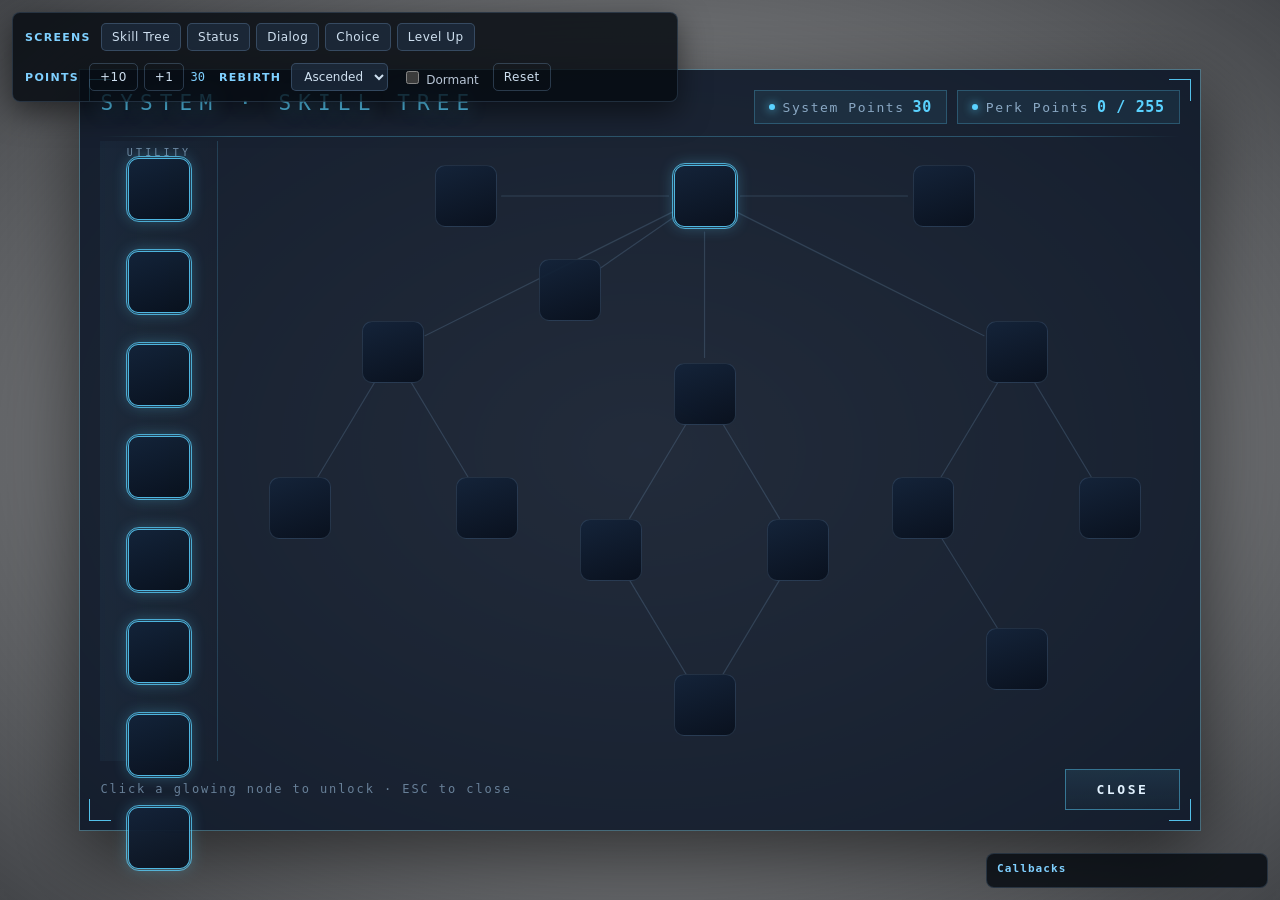
==== playground/index.html @ e87d0355 "feat(shop): System Shop - a second sink for System Points Roadmap idea (docs/IDEAS.md), picked by th" ====
<!DOCTYPE html>
<html lang="en">
<head>
<meta charset="UTF-8" />
<title>Isekai Hero — Playground</title>
<style>
  /* ==========================================================================
     The playground fakes what PrismaUI gives the view for free in-game: a
     transparent overlay composited over a running scene. Here the "scene" is a
     dim gameplay-ish backdrop, and the real view is loaded in an iframe on top
     of it, driven by mock.js exactly as the SKSE plugin drives it.
     ========================================================================== */
  :root { color-scheme: dark; }
  html, body { margin: 0; height: 100%; background: #05070c; overflow: hidden;
               font-family: "Segoe UI", system-ui, sans-serif; }

  #scene {
    position: fixed; inset: 0;
    background:
      radial-gradient(ellipse 60% 50% at 50% 42%, rgba(40, 60, 90, 0.35), transparent 70%),
      radial-gradient(circle at 30% 80%, rgba(120, 70, 30, 0.18), transparent 55%),
      linear-gradient(180deg, #0a1018, #04060a);
  }
  #scene::after {
    content: "SCENE — gameplay renders here";
    position: absolute; left: 50%; bottom: 12%;
    transform: translateX(-50%);
    color: rgba(255,255,255,0.1); font-size: 12px; letter-spacing: 0.3em;
    text-transform: uppercase;
  }

  /* The view, transparent-backed, exactly as PrismaUI composites it. */
  #view {
    position: fixed; inset: 0; width: 100%; height: 100%; border: 0;
    background: transparent; transition: opacity 0.25s ease;
  }
  #view.is-hidden { opacity: 0; pointer-events: none; }

  /* --- control dock (not part of the mod; the playground's own chrome) --- */
  #dock {
    position: fixed; left: 12px; top: 12px; z-index: 10;
    display: flex; flex-wrap: wrap; gap: 6px; align-items: center;
    max-width: 640px;
    padding: 10px 12px;
    background: rgba(6, 10, 16, 0.82);
    border: 1px solid rgba(120, 160, 200, 0.22);
    border-radius: 8px;
    box-shadow: 0 10px 30px rgba(0,0,0,0.5);
    font-size: 12px; color: #b9c6d6;
  }
  #dock strong { color: #7fd0ff; letter-spacing: 0.12em; font-size: 11px;
                 text-transform: uppercase; margin-right: 4px; }
  #dock .sep { width: 100%; height: 0; }
  #dock button {
    background: rgba(30, 46, 66, 0.7); color: #cfe0f0;
    border: 1px solid rgba(120, 160, 200, 0.3); border-radius: 5px;
    padding: 6px 10px; cursor: pointer; font: inherit; letter-spacing: 0.04em;
  }
  #dock button:hover { border-color: #5ad2ff; color: #fff; }
  #dock button.ghost { background: transparent; }
  #dock select {
    background: rgba(30, 46, 66, 0.7); color: #cfe0f0;
    border: 1px solid rgba(120, 160, 200, 0.3); border-radius: 5px;
    padding: 5px 8px; font: inherit;
  }
  #dock .pts { font-family: Consolas, monospace; color: #7fd0ff; }

  #log {
    position: fixed; right: 12px; bottom: 12px; z-index: 10;
    width: 260px; max-height: 160px; overflow: auto;
    padding: 8px 10px;
    background: rgba(6, 10, 16, 0.82);
    border: 1px solid rgba(120, 160, 200, 0.22);
    border-radius: 8px;
    font-family: Consolas, monospace; font-size: 11px; color: #8aa8c4;
  }
  #log b { color: #7fd0ff; display: block; margin-bottom: 4px; letter-spacing: 0.1em; }
  #log div { opacity: 0.85; }
</style>
</head>
<body>
  <div id="scene"></div>

  <!-- The real, unmodified view. Served over http so parent↔iframe share an
       origin (see playground/serve.mjs for why that matters). -->
  <iframe id="view"
          src="/prisma-patch/PrismaUI/views/IsekaiHero/index.html"
          allowtransparency="true"></iframe>

  <div id="dock">
    <strong>Screens</strong>
    <button id="btnTree">Skill Tree</button>
    <button id="btnStatus" title="Shift-click for the full 79-title stress test">Status</button>
    <button id="btnPanel">Dialog</button>
    <button id="btnChoice">Choice</button>
    <button id="btnFlourish">Level&nbsp;Up</button>

    <div class="sep"></div>

    <strong>Points</strong>
    <button id="btnP10" class="ghost">+10</button>
    <button id="btnP1" class="ghost">+1</button>
    <span class="pts" id="ptsView">—</span>

    <strong style="margin-left:8px">Rebirth</strong>
    <select id="tier">
      <option value="0">Normal</option>
      <option value="1">Hero</option>
      <option value="2" selected>Ascended</option>
    </select>

    <label style="margin-left:8px" title="Sealed nodes name the level they awaken at instead of a rebirth">
      <input type="checkbox" id="dormant"> Dormant
    </label>

    <button id="btnReset" class="ghost" style="margin-left:8px">Reset</button>
  </div>

  <div id="log"><b>Callbacks</b></div>

  <script src="mock.js"></script>
  <script>
    "use strict";
    var frame = document.getElementById("view");
    var logEl = document.getElementById("log");
    var ptsView = document.getElementById("ptsView");

    // mock.js pushes callback traffic here so the plugin round-trips are visible.
    window.VS_LOG = function (msg) {
      var d = document.createElement("div");
      d.textContent = "▸ " + msg;
      logEl.appendChild(d);
      logEl.scrollTop = logEl.scrollHeight;
      refreshPts();
    };

    function refreshPts() {
      if (window.IsekaiMock) ptsView.textContent = window.IsekaiMock.state().points;
    }

    frame.addEventListener("load", function () {
      // Same handshake the plugin does on DOM-ready: install callbacks, then a
      // screen can be pushed. We wait a tick so the view's own scripts have run.
      window.IsekaiMock.attach(frame);
      setTimeout(function () {
        window.IsekaiMock.openTree();
        refreshPts();
      }, 60);
    });

    document.getElementById("btnTree").onclick = function () { window.IsekaiMock.openTree(); };

    document.getElementById("btnPanel").onclick = function () {
      window.IsekaiMock.showPanel({
        title: "A Voice in the Dark",
        body: "You awaken on cold stone, the System's sigil burning behind your "
            + "eyes. It offers a single word, and asks whether you will listen.",
        reveal: 45,
        width: 640,
        buttons: [{ label: "Listen", icon: "spells_01_frame.png", iconOnly: false }],
        onSelect: function (i) { window.VS_LOG("panel resolved: " + i); }
      });
    };

    document.getElementById("btnChoice").onclick = function () {
      window.IsekaiMock.showPanel({
        title: "The System Offers a Gift",
        body: "Three paths open before you. Choose, and the blessing is bound to "
            + "your soul for this life.",
        reveal: 60,
        width: 720,
        buttons: [
          { label: "Vitality", icon: "spells_25_frame.png", iconOnly: false },
          { label: "Arcana", icon: "spells_15_frame.png", iconOnly: false },
          { label: "Shadow", icon: "spells_32_frame.png", iconOnly: false }
        ],
        onSelect: function (i) { window.VS_LOG("gift chosen: " + i); }
      });
    };

    // Drives the REAL dedicated status screen (Prisma::ShowStatus) with sample data,
    // so its layout — tier header, tiles, attunements, titles ledger and the footer
    // buttons incl. the two-click Reboot — is visible and clickable here.
    // Stress the layout with the FULL set (all 79 milestones granted) so the scaling
    // can be checked — the card must stay on screen and the titles list scroll inside.
    // The Reset ("×3") button shows the light case instead.
    function statusData(full) {
      var titles = [
        { name: "Survivor",   effect: "+100 Health",       quest: "Unbound" },
        { name: "Wayfarer",   effect: "+100 Carry Weight", quest: "Before the Storm" },
        { name: "Dragonborn", effect: "+15% Magic Resist", quest: "The Way of the Voice" }
      ];
      if (full) {
        titles = [];
        for (var i = 1; i <= 79; i++) {
          titles.push({ name: "Title " + i, effect: "+" + (i * 2) + " Health",
                        quest: "Quest milestone number " + i });
        }
      }
      return {
        tier: "ASCENDED", rank: full ? "S" : "C", mode: "CUSTOM",
        rewardTier: "ASCENDED", treeTier: "ASCENDED", grantTier: "ASCENDED",
        nextAwakening: 0,
        milestonesEarned: full ? 79 : 7, milestonesTotal: 79,
        points: 512, hasTree: true, hasStorage: true, hasShop: true, canReboot: true,
        attunements: [
          { stat: "Health", amount: 250 }, { stat: "Magicka", amount: 150 },
          { stat: "Stamina", amount: 150 }, { stat: "Carry Weight", amount: 200 },
          { stat: "Magic Resist", amount: 15 }, { stat: "Fire Resist", amount: 25 },
          { stat: "Frost Resist", amount: 25 }, { stat: "Disease Resist", amount: 25 }
        ],
        titles: titles
      };
    }

    // Shift-click the Status button for the full 79-title stress test.
    document.getElementById("btnStatus").onclick = function (e) {
      window.IsekaiMock.showStatus(statusData(!!e.shiftKey));
    };

    document.getElementById("btnFlourish").onclick = function () {
      window.IsekaiMock.flourish("REBIRTH", "The System awakens");
    };

    document.getElementById("btnP10").onclick = function () { window.IsekaiMock.addPoints(10); refreshPts(); };
    document.getElementById("btnP1").onclick  = function () { window.IsekaiMock.addPoints(1);  refreshPts(); };

    document.getElementById("tier").onchange = function (e) {
      window.IsekaiMock.setTier(parseInt(e.target.value, 10));
    };

    document.getElementById("dormant").onchange = function (e) {
      window.IsekaiMock.setDormant(e.target.checked);
    };

    document.getElementById("btnReset").onclick = function () {
      window.IsekaiMock.reset();
      document.getElementById("tier").value = String(window.IsekaiMock.getTier());
      document.getElementById("dormant").checked = window.IsekaiMock.getDormant();
      logEl.innerHTML = "<b>Callbacks</b>";
      refreshPts();
    };
  </script>
</body>
</html>
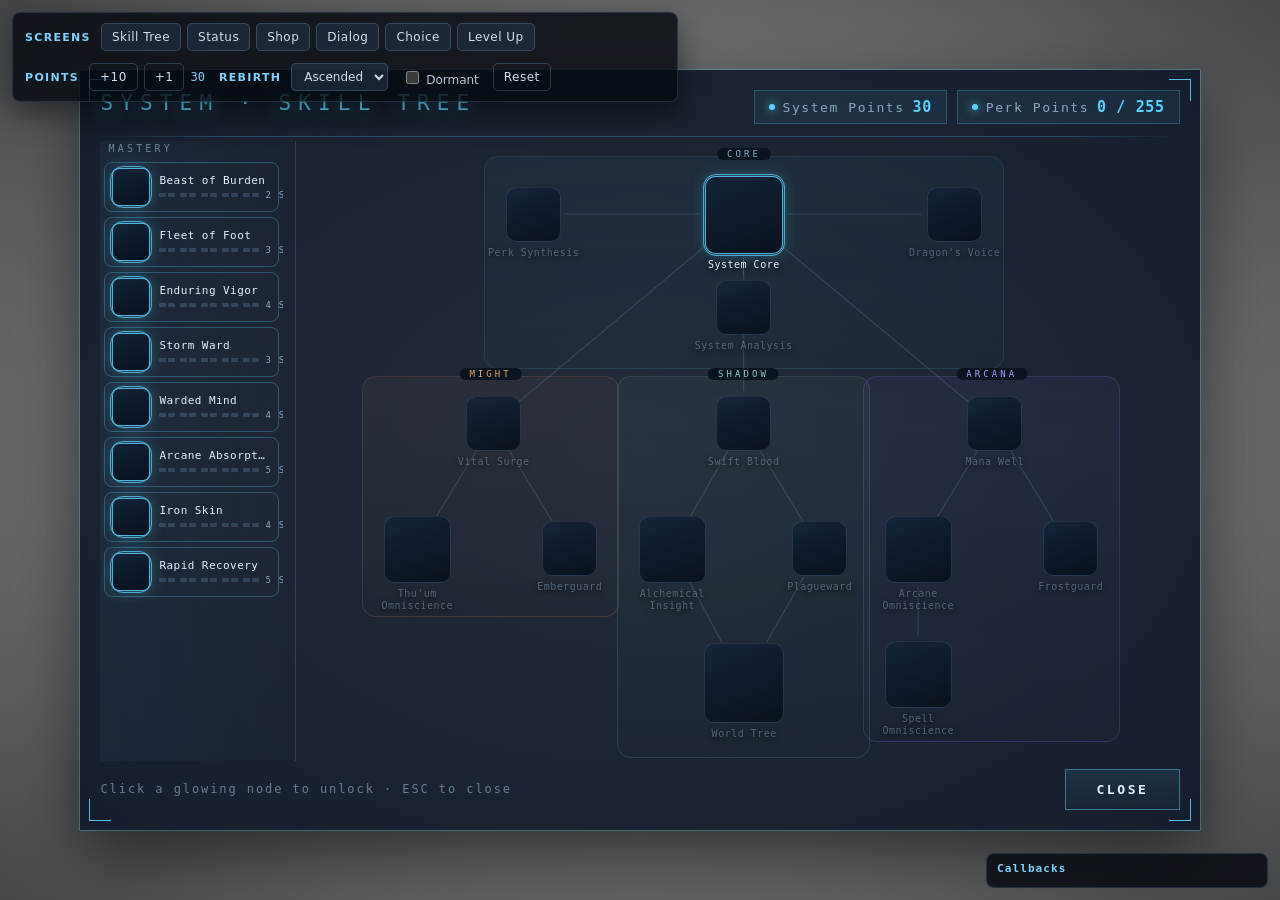
==== commit b6fc6139: "feat(ui): redesign the skill tree into named zones, and give the shop its own screen The tree read a" ====
--- a/playground/index.html
+++ b/playground/index.html
@@ -91,6 +91,7 @@
     <strong>Screens</strong>
     <button id="btnTree">Skill Tree</button>
     <button id="btnStatus" title="Shift-click for the full 79-title stress test">Status</button>
+    <button id="btnShop">Shop</button>
     <button id="btnPanel">Dialog</button>
     <button id="btnChoice">Choice</button>
     <button id="btnFlourish">Level&nbsp;Up</button>
@@ -149,6 +150,7 @@
     });
 
     document.getElementById("btnTree").onclick = function () { window.IsekaiMock.openTree(); };
+    document.getElementById("btnShop").onclick = function () { window.IsekaiMock.openShop(); };
 
     document.getElementById("btnPanel").onclick = function () {
       window.IsekaiMock.showPanel({
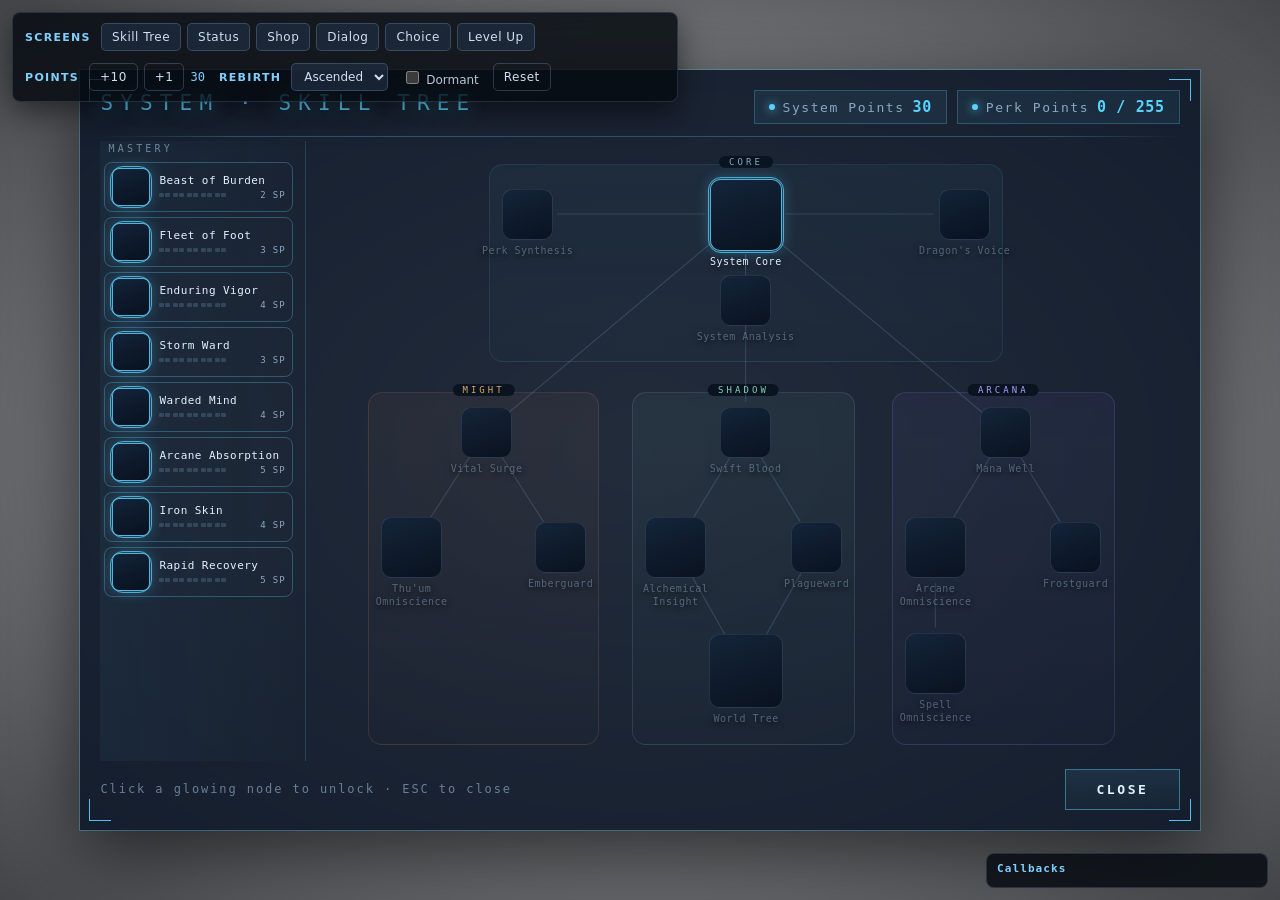
==== commit afe29727: "feat(quests): standing System objectives as a second source of System Points Milestones were the onl" ====
--- a/playground/index.html
+++ b/playground/index.html
@@ -205,6 +205,9 @@
         nextAwakening: 0,
         milestonesEarned: full ? 79 : 7, milestonesTotal: 79,
         points: 512, hasTree: true, hasStorage: true, hasShop: true, canReboot: true,
+        // The standing System objective (src/Quests.cpp). Empty questText hides the row.
+        questText: "Slay 25 Draugr", questProgress: full ? 25 : 9, questTarget: 25,
+        questReward: full ? 16 : 16,
         attunements: [
           { stat: "Health", amount: 250 }, { stat: "Magicka", amount: 150 },
           { stat: "Stamina", amount: 150 }, { stat: "Carry Weight", amount: 200 },
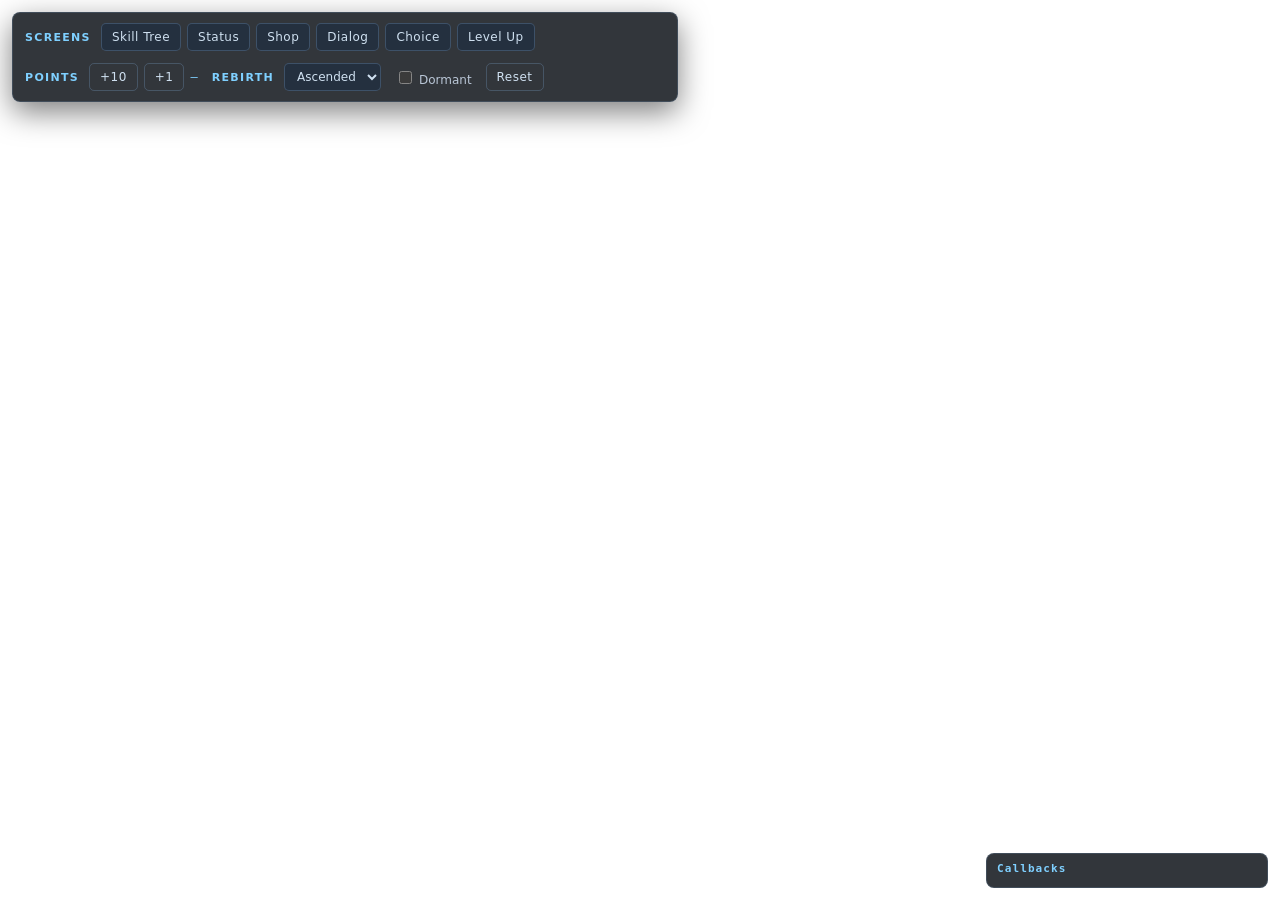
==== commit 04883f0b: "feat(quests,threat): objectives on the System's own schedule, threat over the actor Three features a" ====
--- a/playground/index.html
+++ b/playground/index.html
@@ -207,7 +207,7 @@
         points: 512, hasTree: true, hasStorage: true, hasShop: true, canReboot: true,
         // The standing System objective (src/Quests.cpp). Empty questText hides the row.
         questText: "Slay 25 Draugr", questProgress: full ? 25 : 9, questTarget: 25,
-        questReward: full ? 16 : 16,
+        questReward: full ? 16 : 16, questWaitHours: 0,
         attunements: [
           { stat: "Health", amount: 250 }, { stat: "Magicka", amount: 150 },
           { stat: "Stamina", amount: 150 }, { stat: "Carry Weight", amount: 200 },
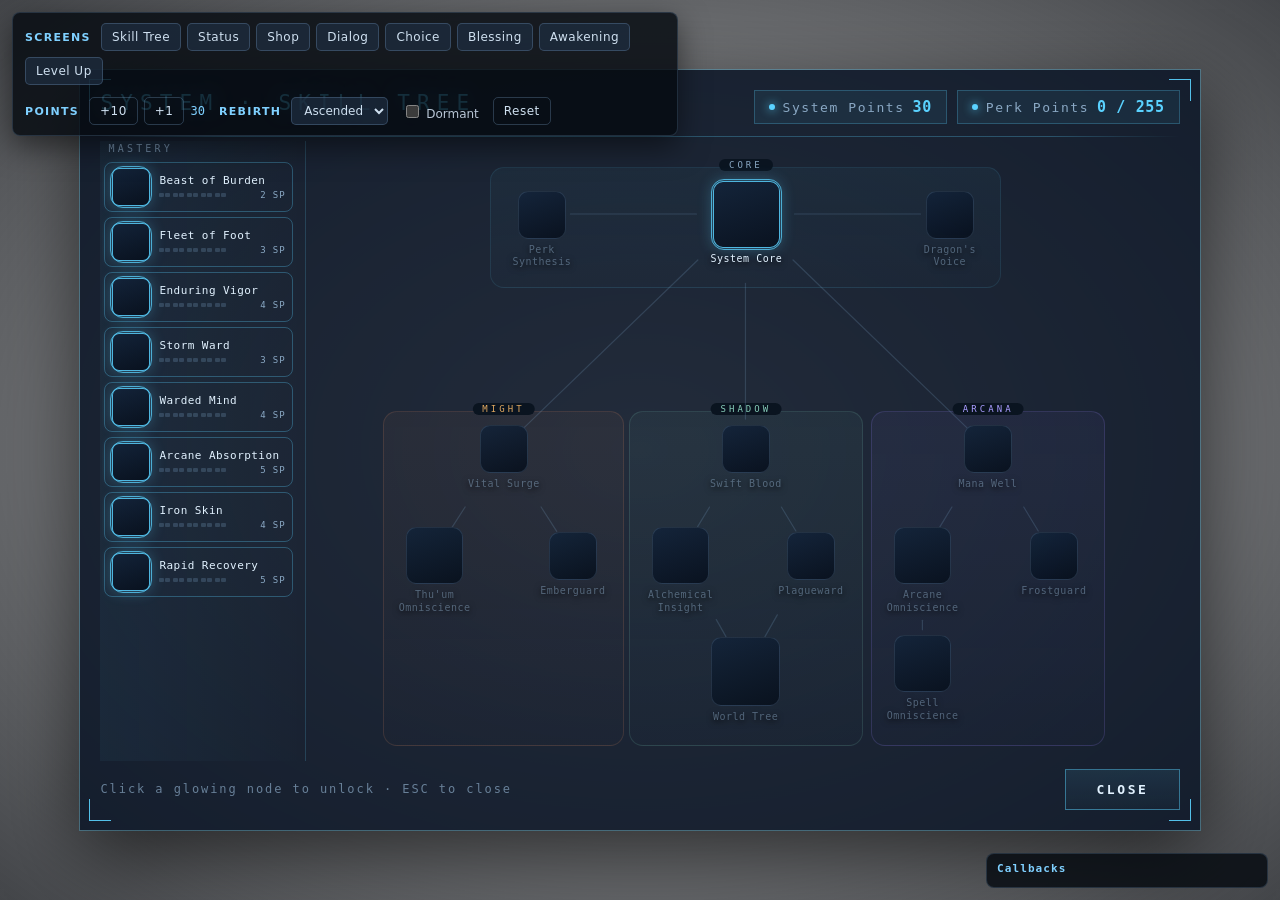
==== commit ebd89135: "feat(playground): preview the blessing panels The blessing screen could not be seen without starting" ====
--- a/playground/index.html
+++ b/playground/index.html
@@ -94,6 +94,8 @@
     <button id="btnShop">Shop</button>
     <button id="btnPanel">Dialog</button>
     <button id="btnChoice">Choice</button>
+    <button id="btnBlessing" title="The reincarnation blessing choice — 5 icons, the widest button row we ship">Blessing</button>
+    <button id="btnAwakening" title="FULL / SHATTERED — the follow-up question">Awakening</button>
     <button id="btnFlourish">Level&nbsp;Up</button>
 
     <div class="sep"></div>
@@ -223,6 +225,66 @@
       window.IsekaiMock.showStatus(statusData(!!e.shiftKey));
     };
 
+    // --- The reincarnation blessing, mirroring src/System.cpp -------------------
+    // Body text and icon names are copied from ShowPowerSelection / AskAwakeningPath.
+    // The point of previewing these two specifically: the blessing row is the widest
+    // button row the mod has (five icon+label buttons side by side), and the body is
+    // the longest — so if a panel is going to run out of room, it is this one.
+    // tools/check.mjs asserts the icon names here still match the C++ ones.
+    document.getElementById("btnBlessing").onclick = function () {
+      window.IsekaiMock.showPanel({
+        title: "[ SYSTEM ]",
+        body: "You have been reincarnated.\n"
+            + "The System offers you a blessing.\n"
+            + "\n"
+            + "  NORMAL    No blessing. Pure challenge.\n"
+            + "  HERO      Awakened power.\n"
+            + "  ASCENDED  Transcend mortal limits.\n"
+            + "  DORMANT   The blessing sleeps. Begin as a mortal;\n"
+            + "            it wakes to HERO at level 25, then to\n"
+            + "            ASCENDED at level 80.\n"
+            + "  CUSTOM    Set the pieces yourself — starting gift,\n"
+            + "            reward pace and skill-tree depth, each on\n"
+            + "            its own.\n"
+            + "\n"
+            + "Choose your path:",
+        reveal: 100000,
+        width: 720,
+        buttons: [
+          { label: "NORMAL",   icon: "blessing_normal.png",   iconOnly: false },
+          { label: "HERO",     icon: "blessing_hero.png",     iconOnly: false },
+          { label: "ASCENDED", icon: "blessing_ascended.png", iconOnly: false },
+          { label: "DORMANT",  icon: "blessing_dormant.png",  iconOnly: false },
+          { label: "CUSTOM",   icon: "blessing_custom.png",   iconOnly: false }
+        ],
+        onSelect: function (i) { window.VS_LOG("blessing chosen: " + i); }
+      });
+    };
+
+    document.getElementById("btnAwakening").onclick = function () {
+      window.IsekaiMock.showPanel({
+        title: "[ SYSTEM ]",
+        body: "The ASCENDED blessing resonates.\n"
+            + "How will you receive it?\n"
+            + "\n"
+            + "  FULL       Awaken at once — skills, level and\n"
+            + "             fortune granted now.\n"
+            + "  SHATTERED  The System is fractured. Begin as any\n"
+            + "             mortal, but its rewards still flow faster\n"
+            + "             and its deepest gifts stay open to you.\n"
+            + "             Higher ceiling, same floor — earn it.\n"
+            + "\n"
+            + "Choose how you rise:",
+        reveal: 100000,
+        width: 720,
+        buttons: [
+          { label: "FULL AWAKENING", icon: "blessing_full.png",      iconOnly: false },
+          { label: "SHATTERED",      icon: "blessing_shattered.png", iconOnly: false }
+        ],
+        onSelect: function (i) { window.VS_LOG("awakening chosen: " + i); }
+      });
+    };
+
     document.getElementById("btnFlourish").onclick = function () {
       window.IsekaiMock.flourish("REBIRTH", "The System awakens");
     };
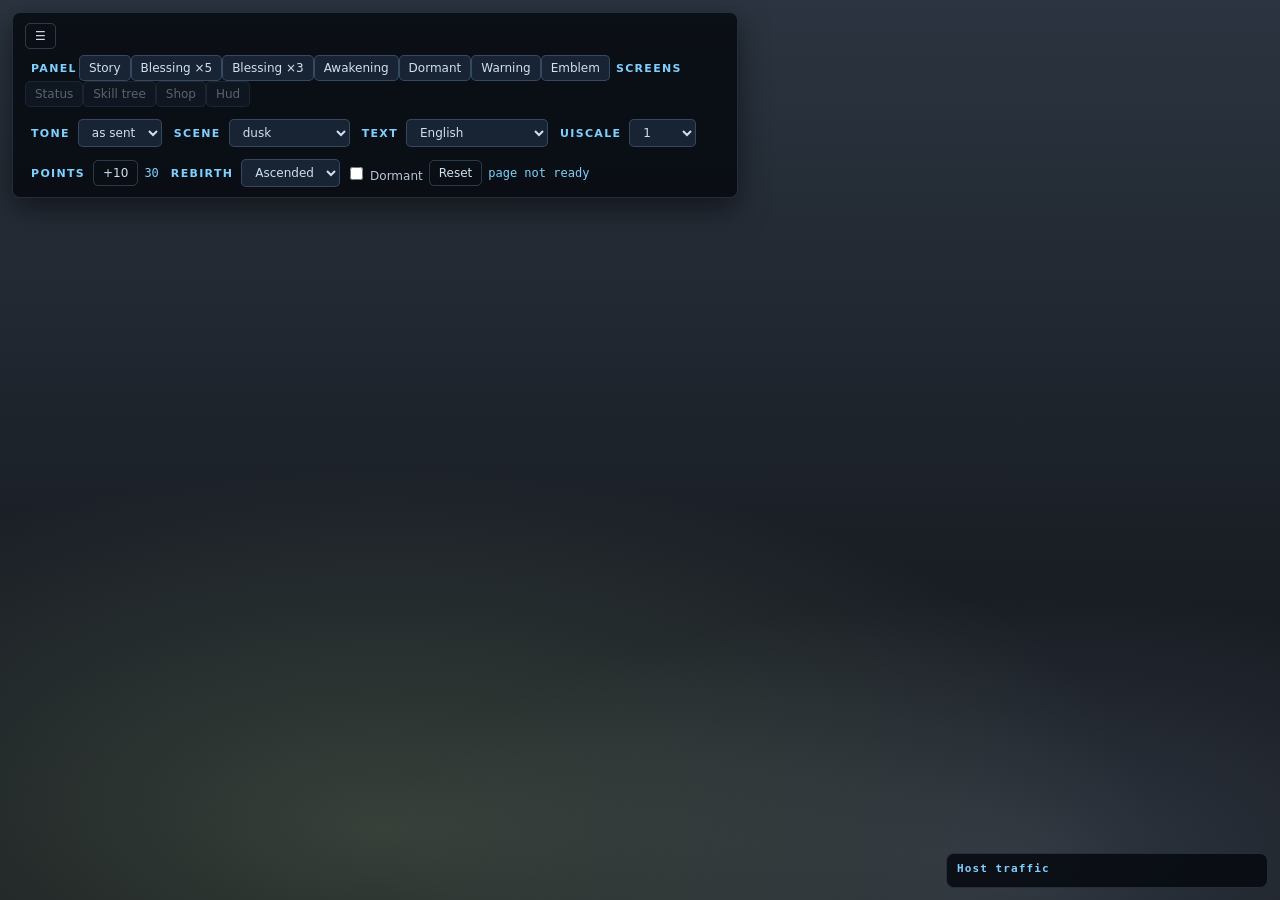
==== commit edeedff2: "feat(ui): projection theme and the System panel for Magelight theme.css carries the spec 7.1 project" ====
--- a/playground/index.html
+++ b/playground/index.html
@@ -5,34 +5,41 @@
 <title>Isekai Hero — Playground</title>
 <style>
   /* ==========================================================================
-     The playground fakes what PrismaUI gives the view for free in-game: a
-     transparent overlay composited over a running scene. Here the "scene" is a
-     dim gameplay-ish backdrop, and the real view is loaded in an iframe on top
-     of it, driven by mock.js exactly as the SKSE plugin drives it.
+     The playground fakes what Magelight gives the pages in game: a transparent
+     view composited over a running scene. Here the "scene" is a painted
+     backdrop (switchable, so legibility can be checked over dusk, snow and
+     night), and the real system page is loaded in an iframe on top of it,
+     driven by mock.js exactly as the SKSE plugin drives it.
      ========================================================================== */
-  :root { color-scheme: dark; }
+  /* No color-scheme here: when the harness and the page declare different schemes,
+     Chromium paints an opaque canvas behind the iframe and the "transparent" view
+     turns into a grey sheet over the scene. */
   html, body { margin: 0; height: 100%; background: #05070c; overflow: hidden;
                font-family: "Segoe UI", system-ui, sans-serif; }
 
-  #scene {
-    position: fixed; inset: 0;
+  #scene { position: fixed; top: 0; right: 0; bottom: 0; left: 0; }
+  #scene.dusk {
     background:
-      radial-gradient(ellipse 60% 50% at 50% 42%, rgba(40, 60, 90, 0.35), transparent 70%),
-      radial-gradient(circle at 30% 80%, rgba(120, 70, 30, 0.18), transparent 55%),
-      linear-gradient(180deg, #0a1018, #04060a);
-  }
-  #scene::after {
-    content: "SCENE — gameplay renders here";
-    position: absolute; left: 50%; bottom: 12%;
-    transform: translateX(-50%);
-    color: rgba(255,255,255,0.1); font-size: 12px; letter-spacing: 0.3em;
-    text-transform: uppercase;
-  }
-
-  /* The view, transparent-backed, exactly as PrismaUI composites it. */
+      radial-gradient(60% 40% at 30% 92%, rgba(120, 140, 110, .35), transparent),
+      radial-gradient(50% 30% at 80% 96%, rgba(90, 100, 120, .4), transparent),
+      linear-gradient(180deg, #2b3440 0%, #1a1f26 60%, #12161b 100%);
+  }
+  #scene.snow {
+    background:
+      radial-gradient(70% 35% at 40% 95%, rgba(255, 255, 255, .9), transparent),
+      radial-gradient(45% 25% at 85% 90%, rgba(220, 230, 240, .8), transparent),
+      linear-gradient(180deg, #b9c7d4 0%, #dfe7ee 55%, #f4f7fa 100%);
+  }
+  #scene.night {
+    background:
+      radial-gradient(40% 25% at 70% 90%, rgba(200, 120, 50, .25), transparent),
+      linear-gradient(180deg, #05080d 0%, #0b1017 70%, #10151c 100%);
+  }
+
+  /* The view, transparent-backed, exactly as Magelight composites it. */
   #view {
-    position: fixed; inset: 0; width: 100%; height: 100%; border: 0;
-    background: transparent; transition: opacity 0.25s ease;
+    position: fixed; top: 0; left: 0; width: 100%; height: 100%; border: 0;
+    background: transparent; transition: opacity .2s ease;
   }
   #view.is-hidden { opacity: 0; pointer-events: none; }
 
@@ -40,273 +47,195 @@
   #dock {
     position: fixed; left: 12px; top: 12px; z-index: 10;
     display: flex; flex-wrap: wrap; gap: 6px; align-items: center;
-    max-width: 640px;
-    padding: 10px 12px;
-    background: rgba(6, 10, 16, 0.82);
-    border: 1px solid rgba(120, 160, 200, 0.22);
-    border-radius: 8px;
-    box-shadow: 0 10px 30px rgba(0,0,0,0.5);
+    max-width: 700px; padding: 10px 12px;
+    background: rgba(6, 10, 16, .86);
+    border: 1px solid rgba(120, 160, 200, .22); border-radius: 8px;
+    box-shadow: 0 10px 30px rgba(0, 0, 0, .5);
     font-size: 12px; color: #b9c6d6;
   }
-  #dock strong { color: #7fd0ff; letter-spacing: 0.12em; font-size: 11px;
-                 text-transform: uppercase; margin-right: 4px; }
+  #dock.collapsed > :not(#btnDock) { display: none; }
+  #dock strong { color: #7fd0ff; letter-spacing: .12em; font-size: 11px;
+                 text-transform: uppercase; margin: 0 2px 0 6px; }
   #dock .sep { width: 100%; height: 0; }
-  #dock button {
-    background: rgba(30, 46, 66, 0.7); color: #cfe0f0;
-    border: 1px solid rgba(120, 160, 200, 0.3); border-radius: 5px;
-    padding: 6px 10px; cursor: pointer; font: inherit; letter-spacing: 0.04em;
-  }
-  #dock button:hover { border-color: #5ad2ff; color: #fff; }
+  #dock button, #dock select {
+    background: rgba(30, 46, 66, .7); color: #cfe0f0;
+    border: 1px solid rgba(120, 160, 200, .3); border-radius: 5px;
+    padding: 5px 9px; cursor: pointer; font: inherit;
+  }
+  #dock button:hover:not(:disabled) { border-color: #5ad2ff; color: #fff; }
+  #dock button:disabled { opacity: .4; cursor: not-allowed; }
   #dock button.ghost { background: transparent; }
-  #dock select {
-    background: rgba(30, 46, 66, 0.7); color: #cfe0f0;
-    border: 1px solid rgba(120, 160, 200, 0.3); border-radius: 5px;
-    padding: 5px 8px; font: inherit;
-  }
   #dock .pts { font-family: Consolas, monospace; color: #7fd0ff; }
 
   #log {
     position: fixed; right: 12px; bottom: 12px; z-index: 10;
-    width: 260px; max-height: 160px; overflow: auto;
-    padding: 8px 10px;
-    background: rgba(6, 10, 16, 0.82);
-    border: 1px solid rgba(120, 160, 200, 0.22);
-    border-radius: 8px;
+    width: 300px; max-height: 170px; overflow: auto; padding: 8px 10px;
+    background: rgba(6, 10, 16, .86);
+    border: 1px solid rgba(120, 160, 200, .22); border-radius: 8px;
     font-family: Consolas, monospace; font-size: 11px; color: #8aa8c4;
   }
-  #log b { color: #7fd0ff; display: block; margin-bottom: 4px; letter-spacing: 0.1em; }
-  #log div { opacity: 0.85; }
+  #log b { color: #7fd0ff; display: block; margin-bottom: 4px; letter-spacing: .1em; }
+  #log div { opacity: .85; }
 </style>
+<!-- Before the iframe: the page's fake host forwards to IsekaiMock from its first line. -->
+<script src="mock.js"></script>
 </head>
 <body>
-  <div id="scene"></div>
-
-  <!-- The real, unmodified view. Served over http so parent↔iframe share an
-       origin (see playground/serve.mjs for why that matters). -->
-  <iframe id="view"
-          src="/prisma-patch/PrismaUI/views/IsekaiHero/index.html"
+  <div id="scene" class="dusk"></div>
+
+  <!-- The real, unmodified system page, with the fake Magelight host injected by
+       serve.mjs (?host=mock). Served over http so parent and iframe share an origin. -->
+  <iframe id="view" class="is-hidden" src="/magelight/IsekaiHero/system.html?host=mock"
           allowtransparency="true"></iframe>
 
   <div id="dock">
-    <strong>Screens</strong>
-    <button id="btnTree">Skill Tree</button>
-    <button id="btnStatus" title="Shift-click for the full 79-title stress test">Status</button>
-    <button id="btnShop">Shop</button>
-    <button id="btnPanel">Dialog</button>
-    <button id="btnChoice">Choice</button>
-    <button id="btnBlessing" title="The reincarnation blessing choice — 5 icons, the widest button row we ship">Blessing</button>
-    <button id="btnAwakening" title="FULL / SHATTERED — the follow-up question">Awakening</button>
-    <button id="btnFlourish">Level&nbsp;Up</button>
-
+    <button id="btnDock" class="ghost" title="Hide the dock for a clean screenshot">☰</button>
+    <span id="scenarios"></span>
     <div class="sep"></div>
 
+    <strong>Tone</strong>
+    <select id="tone" title="Re-show the panel in another tone (in game C++ picks it)">
+      <option value="">as sent</option>
+      <option value="cyan">cyan</option>
+      <option value="gold">gold</option>
+      <option value="red">red</option>
+      <option value="violet">violet</option>
+    </select>
+    <strong>Scene</strong>
+    <select id="scene-pick">
+      <option value="dusk">dusk</option>
+      <option value="snow">snow (bright)</option>
+      <option value="night">night</option>
+    </select>
+    <strong>Text</strong>
+    <select id="lang"><option value="en">English</option><option value="de">Deutsch (partial)</option></select>
+    <strong>UiScale</strong>
+    <select id="scale">
+      <option value="0.75">0.75</option><option value="1" selected>1</option>
+      <option value="1.25">1.25</option><option value="1.5">1.5</option>
+    </select>
+
+    <div class="sep"></div>
     <strong>Points</strong>
     <button id="btnP10" class="ghost">+10</button>
-    <button id="btnP1" class="ghost">+1</button>
     <span class="pts" id="ptsView">—</span>
-
-    <strong style="margin-left:8px">Rebirth</strong>
+    <strong>Rebirth</strong>
     <select id="tier">
-      <option value="0">Normal</option>
-      <option value="1">Hero</option>
+      <option value="0">Normal</option><option value="1">Hero</option>
       <option value="2" selected>Ascended</option>
     </select>
-
-    <label style="margin-left:8px" title="Sealed nodes name the level they awaken at instead of a rebirth">
+    <label title="Sealed nodes name the level they awaken at instead of a rebirth">
       <input type="checkbox" id="dormant"> Dormant
     </label>
-
-    <button id="btnReset" class="ghost" style="margin-left:8px">Reset</button>
+    <button id="btnReset" class="ghost">Reset</button>
+    <span class="pts" id="build" title="The build id the page reported with isekai.ready"></span>
   </div>
 
-  <div id="log"><b>Callbacks</b></div>
-
-  <script src="mock.js"></script>
+  <div id="log"><b>Host traffic</b></div>
+
   <script>
     "use strict";
+    var M = window.IsekaiMock;
     var frame = document.getElementById("view");
     var logEl = document.getElementById("log");
-    var ptsView = document.getElementById("ptsView");
-
-    // mock.js pushes callback traffic here so the plugin round-trips are visible.
+    var buttons = [];
+
+    // mock.js reports host traffic here, so every round trip is visible.
     window.VS_LOG = function (msg) {
       var d = document.createElement("div");
       d.textContent = "▸ " + msg;
       logEl.appendChild(d);
       logEl.scrollTop = logEl.scrollHeight;
-      refreshPts();
-    };
-
-    function refreshPts() {
-      if (window.IsekaiMock) ptsView.textContent = window.IsekaiMock.state().points;
+    };
+
+    // The screen picker, built from mock.js's scenarios. A screen the page has no
+    // renderer for yet (isekai.screens) is listed but disabled.
+    (function buildPicker() {
+      var host = document.getElementById("scenarios");
+      var group = "";
+      M.SCENARIOS.forEach(function (s) {
+        if (s.group !== group) {
+          group = s.group;
+          var g = document.createElement("strong");
+          g.textContent = group;
+          host.appendChild(g);
+        }
+        var b = document.createElement("button");
+        b.textContent = s.label;
+        b.title = s.hint || "";
+        b.onclick = function (e) { M.open(s.id, e); };
+        b.dataset.screen = s.screen || "panel";
+        host.appendChild(b);
+        buttons.push(b);
+      });
+      // The hud page (toasts, flourish, threat labels) previews here once it exists.
+      var hud = document.createElement("button");
+      hud.textContent = "Hud";
+      hud.disabled = true;
+      hud.title = "magelight/IsekaiHero/hud.html is not there yet";
+      host.appendChild(hud);
+      fetch("/magelight/IsekaiHero/hud.html", { method: "HEAD" }).then(function (r) {
+        if (!r.ok) return;
+        hud.disabled = false;
+        hud.title = "Open the hud page";
+        hud.onclick = function () { window.open("/magelight/IsekaiHero/hud.html?host=mock", "_blank"); };
+      }).catch(function () {});
+    })();
+
+    function refresh() {
+      var st = M.state();
+      document.getElementById("ptsView").textContent = st.points;
+      document.getElementById("build").textContent = st.ready ? "page " + st.build : "page not ready";
+      buttons.forEach(function (b) {
+        var screen = b.dataset.screen;
+        b.disabled = screen !== "panel" && !M.supports(screen);
+        if (b.disabled) b.title = "system.html has no '" + screen + "' screen yet";
+      });
     }
-
+    M.onChange(refresh);
+
+    // Direct links for review and screenshots:
+    //   ?open=<scenario id>&tone=<cyan|gold|red|violet>&scene=<dusk|snow|night>&dock=0
+    //   &instant=1   panels arrive fully typed (a screenshot does not wait for the text)
+    var Q = new URLSearchParams(location.search);
+    if (Q.get("instant") === "1") M.setInstant(true);
+    if (Q.get("scene")) {
+      document.getElementById("scene").className = Q.get("scene");
+      document.getElementById("scene-pick").value = Q.get("scene");
+    }
+    if (Q.get("tone")) { document.getElementById("tone").value = Q.get("tone"); M.setTone(Q.get("tone")); }
+    if (Q.get("dock") === "0") {
+      document.getElementById("dock").classList.add("collapsed");
+      logEl.style.display = "none";
+    }
+
+    M.attach(frame);
     frame.addEventListener("load", function () {
-      // Same handshake the plugin does on DOM-ready: install callbacks, then a
-      // screen can be pushed. We wait a tick so the view's own scripts have run.
-      window.IsekaiMock.attach(frame);
-      setTimeout(function () {
-        window.IsekaiMock.openTree();
-        refreshPts();
-      }, 60);
+      M.attach(frame);
+      refresh();
+      // A first look without clicking: the story panel, or the one asked for.
+      if (!frame.dataset.opened) { frame.dataset.opened = "1"; M.open(Q.get("open") || "story"); }
     });
 
-    document.getElementById("btnTree").onclick = function () { window.IsekaiMock.openTree(); };
-    document.getElementById("btnShop").onclick = function () { window.IsekaiMock.openShop(); };
-
-    document.getElementById("btnPanel").onclick = function () {
-      window.IsekaiMock.showPanel({
-        title: "A Voice in the Dark",
-        body: "You awaken on cold stone, the System's sigil burning behind your "
-            + "eyes. It offers a single word, and asks whether you will listen.",
-        reveal: 45,
-        width: 640,
-        buttons: [{ label: "Listen", icon: "spells_01_frame.png", iconOnly: false }],
-        onSelect: function (i) { window.VS_LOG("panel resolved: " + i); }
-      });
-    };
-
-    document.getElementById("btnChoice").onclick = function () {
-      window.IsekaiMock.showPanel({
-        title: "The System Offers a Gift",
-        body: "Three paths open before you. Choose, and the blessing is bound to "
-            + "your soul for this life.",
-        reveal: 60,
-        width: 720,
-        buttons: [
-          { label: "Vitality", icon: "spells_25_frame.png", iconOnly: false },
-          { label: "Arcana", icon: "spells_15_frame.png", iconOnly: false },
-          { label: "Shadow", icon: "spells_32_frame.png", iconOnly: false }
-        ],
-        onSelect: function (i) { window.VS_LOG("gift chosen: " + i); }
-      });
-    };
-
-    // Drives the REAL dedicated status screen (Prisma::ShowStatus) with sample data,
-    // so its layout — tier header, tiles, attunements, titles ledger and the footer
-    // buttons incl. the two-click Reboot — is visible and clickable here.
-    // Stress the layout with the FULL set (all 79 milestones granted) so the scaling
-    // can be checked — the card must stay on screen and the titles list scroll inside.
-    // The Reset ("×3") button shows the light case instead.
-    function statusData(full) {
-      var titles = [
-        { name: "Survivor",   effect: "+100 Health",       quest: "Unbound" },
-        { name: "Wayfarer",   effect: "+100 Carry Weight", quest: "Before the Storm" },
-        { name: "Dragonborn", effect: "+15% Magic Resist", quest: "The Way of the Voice" }
-      ];
-      if (full) {
-        titles = [];
-        for (var i = 1; i <= 79; i++) {
-          titles.push({ name: "Title " + i, effect: "+" + (i * 2) + " Health",
-                        quest: "Quest milestone number " + i });
-        }
-      }
-      return {
-        tier: "ASCENDED", rank: full ? "S" : "C", mode: "CUSTOM",
-        rewardTier: "ASCENDED", treeTier: "ASCENDED", grantTier: "ASCENDED",
-        nextAwakening: 0,
-        milestonesEarned: full ? 79 : 7, milestonesTotal: 79,
-        points: 512, hasTree: true, hasStorage: true, hasShop: true, canReboot: true,
-        // The standing System objective (src/Quests.cpp). Empty questText hides the row.
-        questText: "Slay 25 Draugr", questProgress: full ? 25 : 9, questTarget: 25,
-        questReward: full ? 16 : 16, questWaitHours: 0,
-        attunements: [
-          { stat: "Health", amount: 250 }, { stat: "Magicka", amount: 150 },
-          { stat: "Stamina", amount: 150 }, { stat: "Carry Weight", amount: 200 },
-          { stat: "Magic Resist", amount: 15 }, { stat: "Fire Resist", amount: 25 },
-          { stat: "Frost Resist", amount: 25 }, { stat: "Disease Resist", amount: 25 }
-        ],
-        titles: titles
-      };
-    }
-
-    // Shift-click the Status button for the full 79-title stress test.
-    document.getElementById("btnStatus").onclick = function (e) {
-      window.IsekaiMock.showStatus(statusData(!!e.shiftKey));
-    };
-
-    // --- The reincarnation blessing, mirroring src/System.cpp -------------------
-    // Body text and icon names are copied from ShowPowerSelection / AskAwakeningPath.
-    // The point of previewing these two specifically: the blessing row is the widest
-    // button row the mod has (five icon+label buttons side by side), and the body is
-    // the longest — so if a panel is going to run out of room, it is this one.
-    // tools/check.mjs asserts the icon names here still match the C++ ones.
-    document.getElementById("btnBlessing").onclick = function () {
-      window.IsekaiMock.showPanel({
-        title: "[ SYSTEM ]",
-        body: "You have been reincarnated.\n"
-            + "The System offers you a blessing.\n"
-            + "\n"
-            + "  NORMAL    No blessing. Pure challenge.\n"
-            + "  HERO      Awakened power.\n"
-            + "  ASCENDED  Transcend mortal limits.\n"
-            + "  DORMANT   The blessing sleeps. Begin as a mortal;\n"
-            + "            it wakes to HERO at level 25, then to\n"
-            + "            ASCENDED at level 80.\n"
-            + "  CUSTOM    Set the pieces yourself — starting gift,\n"
-            + "            reward pace and skill-tree depth, each on\n"
-            + "            its own.\n"
-            + "\n"
-            + "Choose your path:",
-        reveal: 100000,
-        width: 720,
-        buttons: [
-          { label: "NORMAL",   icon: "blessing_normal.png",   iconOnly: false },
-          { label: "HERO",     icon: "blessing_hero.png",     iconOnly: false },
-          { label: "ASCENDED", icon: "blessing_ascended.png", iconOnly: false },
-          { label: "DORMANT",  icon: "blessing_dormant.png",  iconOnly: false },
-          { label: "CUSTOM",   icon: "blessing_custom.png",   iconOnly: false }
-        ],
-        onSelect: function (i) { window.VS_LOG("blessing chosen: " + i); }
-      });
-    };
-
-    document.getElementById("btnAwakening").onclick = function () {
-      window.IsekaiMock.showPanel({
-        title: "[ SYSTEM ]",
-        body: "The ASCENDED blessing resonates.\n"
-            + "How will you receive it?\n"
-            + "\n"
-            + "  FULL       Awaken at once — skills, level and\n"
-            + "             fortune granted now.\n"
-            + "  SHATTERED  The System is fractured. Begin as any\n"
-            + "             mortal, but its rewards still flow faster\n"
-            + "             and its deepest gifts stay open to you.\n"
-            + "             Higher ceiling, same floor — earn it.\n"
-            + "\n"
-            + "Choose how you rise:",
-        reveal: 100000,
-        width: 720,
-        buttons: [
-          { label: "FULL AWAKENING", icon: "blessing_full.png",      iconOnly: false },
-          { label: "SHATTERED",      icon: "blessing_shattered.png", iconOnly: false }
-        ],
-        onSelect: function (i) { window.VS_LOG("awakening chosen: " + i); }
-      });
-    };
-
-    document.getElementById("btnFlourish").onclick = function () {
-      window.IsekaiMock.flourish("REBIRTH", "The System awakens");
-    };
-
-    document.getElementById("btnP10").onclick = function () { window.IsekaiMock.addPoints(10); refreshPts(); };
-    document.getElementById("btnP1").onclick  = function () { window.IsekaiMock.addPoints(1);  refreshPts(); };
-
-    document.getElementById("tier").onchange = function (e) {
-      window.IsekaiMock.setTier(parseInt(e.target.value, 10));
-    };
-
-    document.getElementById("dormant").onchange = function (e) {
-      window.IsekaiMock.setDormant(e.target.checked);
-    };
-
+    document.getElementById("btnDock").onclick = function () {
+      document.getElementById("dock").classList.toggle("collapsed");
+    };
+    document.getElementById("tone").onchange = function (e) { M.setTone(e.target.value); };
+    document.getElementById("scene-pick").onchange = function (e) {
+      document.getElementById("scene").className = e.target.value;
+    };
+    document.getElementById("lang").onchange = function (e) { M.setLang(e.target.value); };
+    document.getElementById("scale").onchange = function (e) { M.setScale(parseFloat(e.target.value)); };
+    document.getElementById("btnP10").onclick = function () { M.addPoints(10); };
+    document.getElementById("tier").onchange = function (e) { M.setTier(parseInt(e.target.value, 10)); };
+    document.getElementById("dormant").onchange = function (e) { M.setDormant(e.target.checked); };
     document.getElementById("btnReset").onclick = function () {
-      window.IsekaiMock.reset();
-      document.getElementById("tier").value = String(window.IsekaiMock.getTier());
-      document.getElementById("dormant").checked = window.IsekaiMock.getDormant();
-      logEl.innerHTML = "<b>Callbacks</b>";
-      refreshPts();
-    };
+      M.reset();
+      document.getElementById("tier").value = String(M.getTier());
+      document.getElementById("dormant").checked = M.getDormant();
+      logEl.innerHTML = "<b>Host traffic</b>";
+    };
+    refresh();
   </script>
 </body>
 </html>
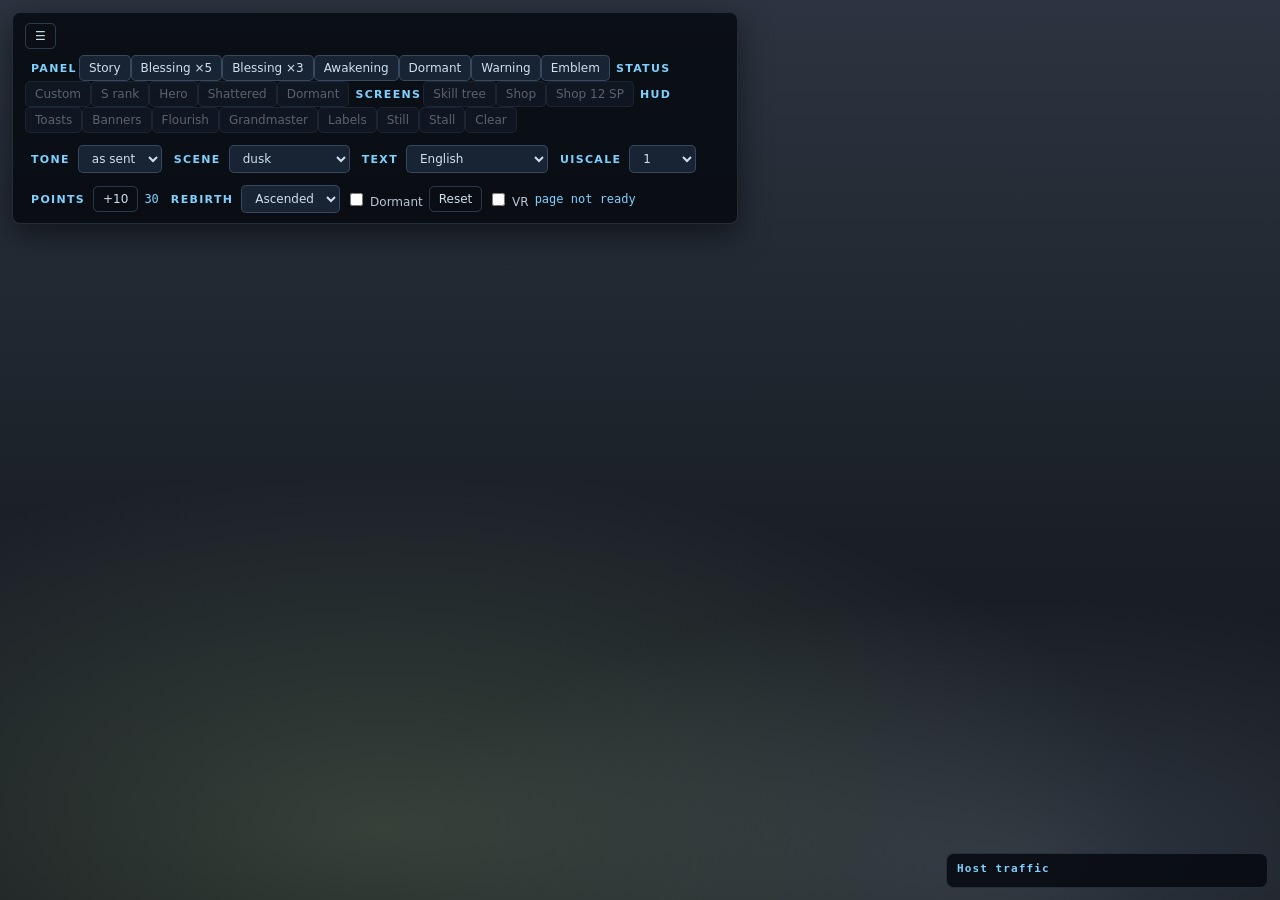
==== commit 0db595e7: "feat(ui): hud page for toasts, flourish and threat labels hud.html is the click-through Magelight hu" ====
--- a/playground/index.html
+++ b/playground/index.html
@@ -30,6 +30,17 @@
       radial-gradient(45% 25% at 85% 90%, rgba(220, 230, 240, .8), transparent),
       linear-gradient(180deg, #b9c7d4 0%, #dfe7ee 55%, #f4f7fa 100%);
   }
+  /* A mid-grey field with darker figures: the label legibility check (labels sit over
+     armour, stone and fur far more often than over sky). */
+  #scene.field {
+    background:
+      radial-gradient(5% 13% at 50% 50%, rgba(40, 42, 44, .75), transparent 70%),
+      radial-gradient(5% 13% at 27% 40%, rgba(40, 42, 44, .7), transparent 70%),
+      radial-gradient(6% 14% at 74% 46%, rgba(40, 42, 44, .7), transparent 70%),
+      radial-gradient(5% 12% at 36% 63%, rgba(40, 42, 44, .7), transparent 70%),
+      radial-gradient(60% 30% at 50% 100%, rgba(150, 140, 120, .45), transparent),
+      linear-gradient(180deg, #8d949b 0%, #7b8086 45%, #6a6a64 70%, #5b5850 100%);
+  }
   #scene.night {
     background:
       radial-gradient(40% 25% at 70% 90%, rgba(200, 120, 50, .25), transparent),
@@ -42,6 +53,11 @@
     background: transparent; transition: opacity .2s ease;
   }
   #view.is-hidden { opacity: 0; pointer-events: none; }
+  /* The hud view: Popup layer, so over the system view; click-through, as in game. */
+  #hud {
+    position: fixed; top: 0; left: 0; width: 100%; height: 100%; border: 0;
+    background: transparent; pointer-events: none;
+  }
 
   /* --- control dock (not part of the mod; the playground's own chrome) --- */
   #dock {
@@ -87,6 +103,9 @@
        serve.mjs (?host=mock). Served over http so parent and iframe share an origin. -->
   <iframe id="view" class="is-hidden" src="/magelight/IsekaiHero/system.html?host=mock"
           allowtransparency="true"></iframe>
+  <!-- The real hud page (toasts, flourish, threat labels), always there, on top. -->
+  <iframe id="hud" src="/magelight/IsekaiHero/hud.html?host=mock" allowtransparency="true"
+          tabindex="-1"></iframe>
 
   <div id="dock">
     <button id="btnDock" class="ghost" title="Hide the dock for a clean screenshot">☰</button>
@@ -105,6 +124,7 @@
     <select id="scene-pick">
       <option value="dusk">dusk</option>
       <option value="snow">snow (bright)</option>
+      <option value="field">field (grey)</option>
       <option value="night">night</option>
     </select>
     <strong>Text</strong>
@@ -128,6 +148,9 @@
       <input type="checkbox" id="dormant"> Dormant
     </label>
     <button id="btnReset" class="ghost">Reset</button>
+    <label title="The hud in VR: threat labels become the head-locked scan list (isekai.vr)">
+      <input type="checkbox" id="vr"> VR
+    </label>
     <span class="pts" id="build" title="The build id the page reported with isekai.ready"></span>
   </div>
 
@@ -168,18 +191,6 @@
         host.appendChild(b);
         buttons.push(b);
       });
-      // The hud page (toasts, flourish, threat labels) previews here once it exists.
-      var hud = document.createElement("button");
-      hud.textContent = "Hud";
-      hud.disabled = true;
-      hud.title = "magelight/IsekaiHero/hud.html is not there yet";
-      host.appendChild(hud);
-      fetch("/magelight/IsekaiHero/hud.html", { method: "HEAD" }).then(function (r) {
-        if (!r.ok) return;
-        hud.disabled = false;
-        hud.title = "Open the hud page";
-        hud.onclick = function () { window.open("/magelight/IsekaiHero/hud.html?host=mock", "_blank"); };
-      }).catch(function () {});
     })();
 
     function refresh() {
@@ -189,14 +200,16 @@
       buttons.forEach(function (b) {
         var screen = b.dataset.screen;
         b.disabled = screen !== "panel" && !M.supports(screen);
-        if (b.disabled) b.title = "system.html has no '" + screen + "' screen yet";
+        if (b.disabled) b.title = screen === "hud" ? "hud.html is not ready (yet)"
+                                                   : "system.html has no '" + screen + "' screen yet";
       });
     }
     M.onChange(refresh);
 
     // Direct links for review and screenshots:
-    //   ?open=<scenario id>&tone=<cyan|gold|red|violet>&scene=<dusk|snow|night>&dock=0
+    //   ?open=<scenario id>&tone=<cyan|gold|red|violet>&scene=<dusk|snow|field|night>&dock=0
     //   &instant=1   panels arrive fully typed (a screenshot does not wait for the text)
+    //   &vr=1        the hud in VR mode (labels as the scan list)
     var Q = new URLSearchParams(location.search);
     if (Q.get("instant") === "1") M.setInstant(true);
     if (Q.get("scene")) {
@@ -204,10 +217,15 @@
       document.getElementById("scene-pick").value = Q.get("scene");
     }
     if (Q.get("tone")) { document.getElementById("tone").value = Q.get("tone"); M.setTone(Q.get("tone")); }
+    if (Q.get("vr") === "1") { document.getElementById("vr").checked = true; M.setVr(true); }
     if (Q.get("dock") === "0") {
       document.getElementById("dock").classList.add("collapsed");
       logEl.style.display = "none";
     }
+
+    var hudFrame = document.getElementById("hud");
+    M.attachHud(hudFrame);
+    hudFrame.addEventListener("load", function () { M.attachHud(hudFrame); refresh(); });
 
     M.attach(frame);
     frame.addEventListener("load", function () {
@@ -229,6 +247,7 @@
     document.getElementById("btnP10").onclick = function () { M.addPoints(10); };
     document.getElementById("tier").onchange = function (e) { M.setTier(parseInt(e.target.value, 10)); };
     document.getElementById("dormant").onchange = function (e) { M.setDormant(e.target.checked); };
+    document.getElementById("vr").onchange = function (e) { M.setVr(e.target.checked); };
     document.getElementById("btnReset").onclick = function () {
       M.reset();
       document.getElementById("tier").value = String(M.getTier());
